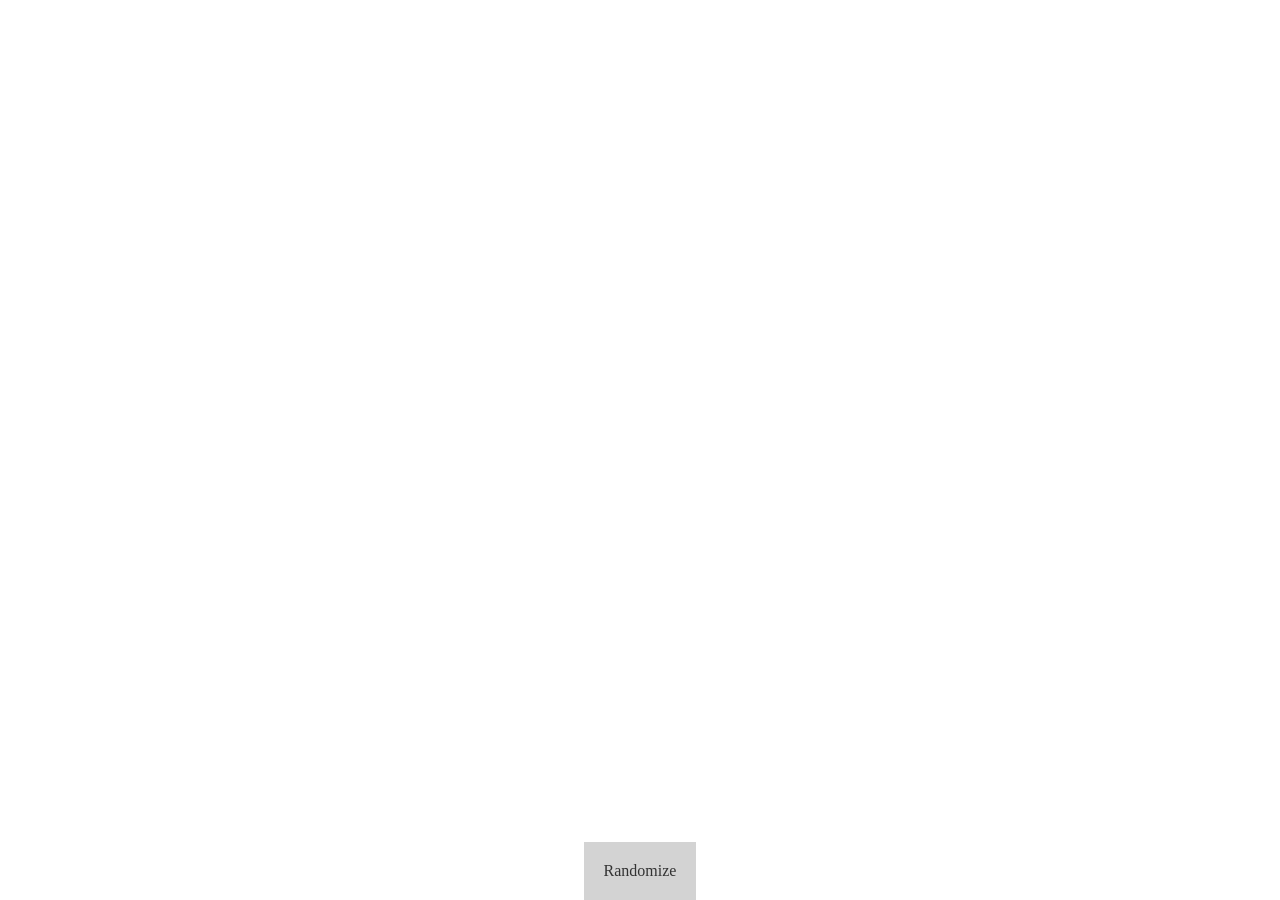
==== docs/index.html @ f4dddcc6 "docs folder" ====
<!DOCTYPE html>
<html lang="en">
<head>
  <meta charset="UTF-8">
  <meta name="viewport" content="width=device-width, initial-scale=1.0">
  <title>Catan</title>
  <link rel="stylesheet" type="text/css" title="Cool stylesheet" href="assets/css/main.css">
</head>
<body>
  <div class="board"></div>
  <div class="btn randomBtn">Randomize</div>
  <script src="assets/js/script.js" type="text/javascript"></script>
</body>
</html>
---- docs/assets/css/main.css ----
body {
  font-family: "Roboto", "sans-serif";
  font-size: "14px";
  color: #333;
  display: grid;
  justify-items: center;
  align-items: center;
}

p {
  font-size: 1.5em;
}

.board {
  display: grid;
  grid-template-columns: repeat(5, 1fr);
  grid-template-rows: repeat(5, 1fr);
  grid-gap: 20px;
}

.randomBtn {
  position: absolute;
  bottom: 0px;
  background: lightgray;
  padding: 20px;
}

.row1 {
  grid-row: 1/2;
  left: 11vw;
}

.row2 {
  grid-row: 2/3;
  left: 5.5vw;
}

.row3 {
  grid-row: 3/4;
  left: 0vw;
}

.row4 {
  grid-row: 4/5;
  left: 5.5vw;
}

.row5 {
  grid-row: 5/6;
  left: 11vw;
}

.tile {
  position: relative;
  width: 10vw;
  height: 6vw;
  margin-top: 2vw;
  background: lightgray;
}

.tile:before {
  position: absolute;
  top: -2.5vw;
  right: 0;
  content: "";
  border-right: 5vw solid transparent;
  border-bottom: 2.5vw solid lightgray;
  border-left: 5vw solid transparent;
}

.tile:after {
  position: absolute;
  bottom: -2.5vw;
  right: 0;
  content: "";
  border-right: 5vw solid transparent;
  border-top: 2.5vw solid lightgray;
  border-left: 5vw solid transparent;
}

.field {
  background: #f0cb7a;
}

.field:before {
  border-bottom: 2.5vw solid #f0cb7a;
}

.field:after {
  border-top: 2.5vw solid #f0cb7a;
}

.forest {
  background: #69a15c;
}

.forest:before {
  border-bottom: 2.5vw solid #69a15c;
}

.forest:after {
  border-top: 2.5vw solid #69a15c;
}

.pasture {
  background: #adb576;
}

.pasture:before {
  border-bottom: 2.5vw solid #adb576;
}

.pasture:after {
  border-top: 2.5vw solid #adb576;
}

.mountain {
  background: #9caeb8;
}

.mountain:before {
  border-bottom: 2.5vw solid #9caeb8;
}

.mountain:after {
  border-top: 2.5vw solid #9caeb8;
}

.hill {
  background: #b08671;
}

.hill:before {
  border-bottom: 2.5vw solid #b08671;
}

.hill:after {
  border-top: 2.5vw solid #b08671;
}

.desert {
  background: #d4d1cf;
}

.desert:before {
  border-bottom: 2.5vw solid #d4d1cf;
}

.desert:after {
  border-top: 2.5vw solid #d4d1cf;
}
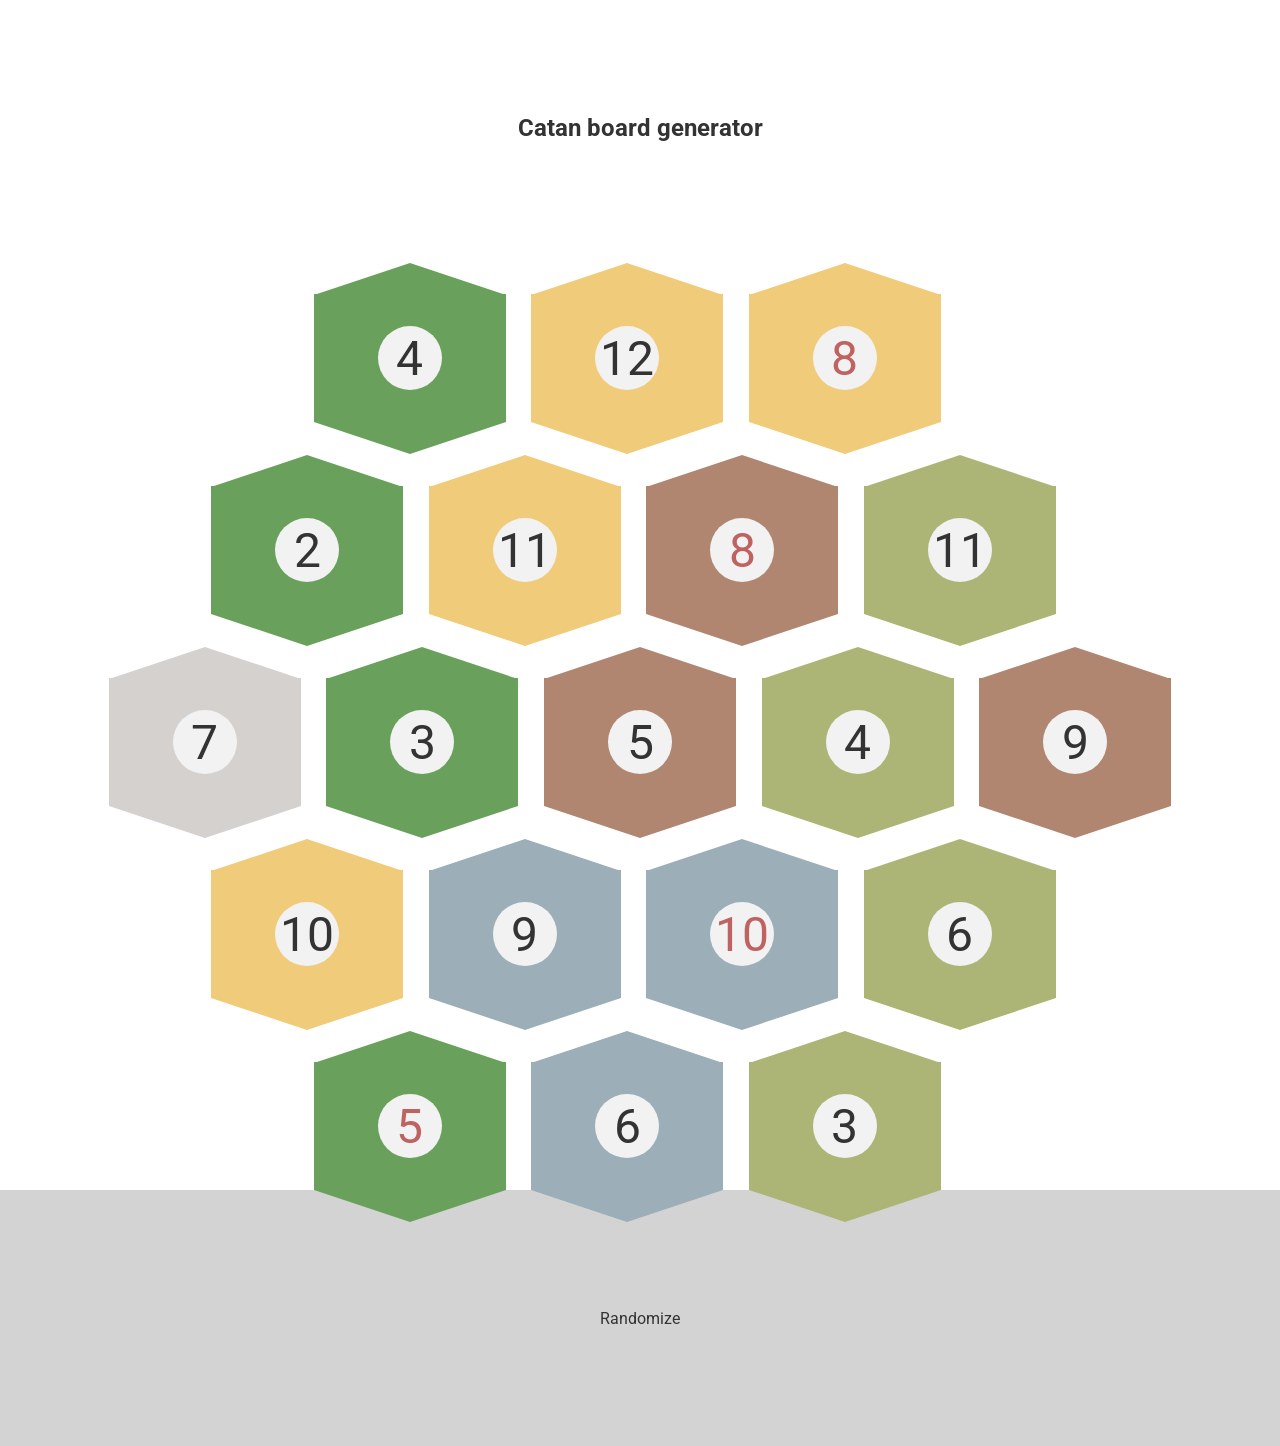
==== commit 7521fdda: "Responsive, and font" ====
--- a/docs/index.html
+++ b/docs/index.html
@@ -7,8 +7,9 @@
   <link rel="stylesheet" type="text/css" title="Cool stylesheet" href="assets/css/main.css">
 </head>
 <body>
+  <h2 class="title">Catan board generator</h2>
   <div class="board"></div>
-  <div class="btn randomBtn">Randomize</div>
+  <div class="btn randomBtn center-content grid">Randomize</div>
   <script src="assets/js/script.js" type="text/javascript"></script>
 </body>
 </html>
--- a/docs/assets/css/main.css
+++ b/docs/assets/css/main.css
@@ -1,3 +1,4 @@
+@import url("https://fonts.googleapis.com/css?family=Roboto&display=swap");
 body {
   font-family: "Roboto", "sans-serif";
   font-size: "14px";
@@ -5,34 +6,45 @@
   display: grid;
   justify-items: center;
   align-items: center;
+  width: 100vw;
+  height: 100vh;
+  margin: 0;
+  grid-template-rows: 20vw 1fr 20vw;
 }
 
 p {
-  font-size: 1.5em;
+  font-size: 3.75vw;
 }
 
 .board {
   display: grid;
   grid-template-columns: repeat(5, 1fr);
   grid-template-rows: repeat(5, 1fr);
-  grid-gap: 20px;
+  grid-gap: 2vw;
 }
 
 .randomBtn {
-  position: absolute;
+  position: relative;
   bottom: 0px;
   background: lightgray;
   padding: 20px;
+  width: 100%;
+  height: 100%;
+  box-sizing: border-box;
+}
+
+.grid {
+  display: grid;
 }
 
 .row1 {
   grid-row: 1/2;
-  left: 11vw;
+  left: 16vw;
 }
 
 .row2 {
   grid-row: 2/3;
-  left: 5.5vw;
+  left: 8vw;
 }
 
 .row3 {
@@ -42,40 +54,84 @@
 
 .row4 {
   grid-row: 4/5;
-  left: 5.5vw;
+  left: 8vw;
 }
 
 .row5 {
   grid-row: 5/6;
-  left: 11vw;
+  left: 16vw;
 }
 
 .tile {
-  position: relative;
-  width: 10vw;
-  height: 6vw;
-  margin-top: 2vw;
+  z-index: 1;
+  position: relative;
+  width: 15vw;
+  height: 10vw;
+  margin-top: 3vw;
   background: lightgray;
+  display: grid;
+  justify-content: center;
+  align-content: center;
 }
 
 .tile:before {
+  z-index: 1;
   position: absolute;
-  top: -2.5vw;
+  top: -2.45902vw;
   right: 0;
   content: "";
-  border-right: 5vw solid transparent;
-  border-bottom: 2.5vw solid lightgray;
-  border-left: 5vw solid transparent;
+  border-right: 7.5vw solid transparent;
+  border-bottom: 3.75vw solid lightgray;
+  border-left: 7.5vw solid transparent;
 }
 
 .tile:after {
+  z-index: 1;
   position: absolute;
-  bottom: -2.5vw;
+  bottom: -2.45902vw;
   right: 0;
   content: "";
-  border-right: 5vw solid transparent;
-  border-top: 2.5vw solid lightgray;
-  border-left: 5vw solid transparent;
+  border-right: 7.5vw solid transparent;
+  border-top: 3.75vw solid lightgray;
+  border-left: 7.5vw solid transparent;
+}
+
+.seven {
+  display: none;
+}
+
+.six,
+.eight {
+  color: #bf6262;
+}
+
+.center-self {
+  justify-self: center;
+  align-self: center;
+}
+
+.center-content {
+  justify-content: center;
+  align-content: center;
+}
+
+.number {
+  z-index: 3;
+  position: relative;
+  margin: 0;
+}
+
+.circle {
+  display: grid;
+  z-index: 2;
+  content: "";
+  position: relative;
+  background: #f2f2f2;
+  padding: 0;
+  border-radius: 50%;
+  box-sizing: border-box;
+  width: 5vw;
+  height: 5vw;
 }
 
 .field {
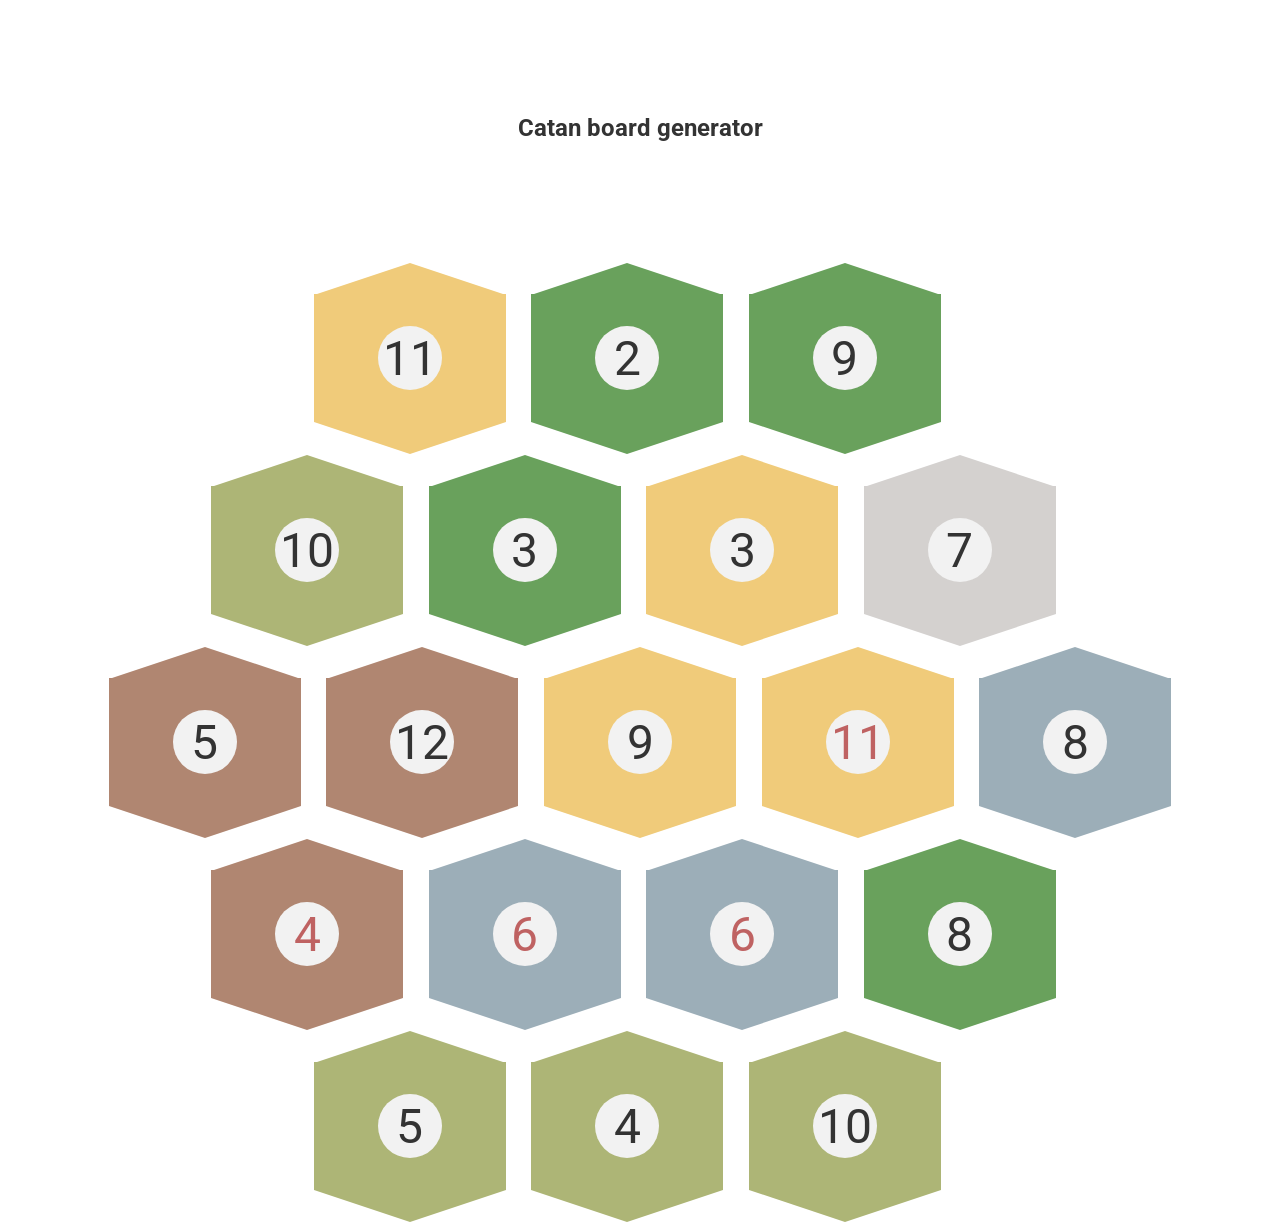
==== commit 0d81f1f7: "board is now randomize button" ====
--- a/docs/index.html
+++ b/docs/index.html
@@ -9,7 +9,7 @@
 <body>
   <h2 class="title">Catan board generator</h2>
   <div class="board"></div>
-  <div class="btn randomBtn center-content grid">Randomize</div>
+  <!--<div class="btn randomBtn center-content grid">Randomize</div>-->
   <script src="assets/js/script.js" type="text/javascript"></script>
 </body>
 </html>
--- a/docs/assets/css/main.css
+++ b/docs/assets/css/main.css
@@ -9,7 +9,7 @@
   width: 100vw;
   height: 100vh;
   margin: 0;
-  grid-template-rows: 20vw 1fr 20vw;
+  grid-template-rows: 20vw 1fr 10vw;
 }
 
 p {
@@ -21,6 +21,7 @@
   grid-template-columns: repeat(5, 1fr);
   grid-template-rows: repeat(5, 1fr);
   grid-gap: 2vw;
+  margin-bottom: 50px;
 }
 
 .randomBtn {
